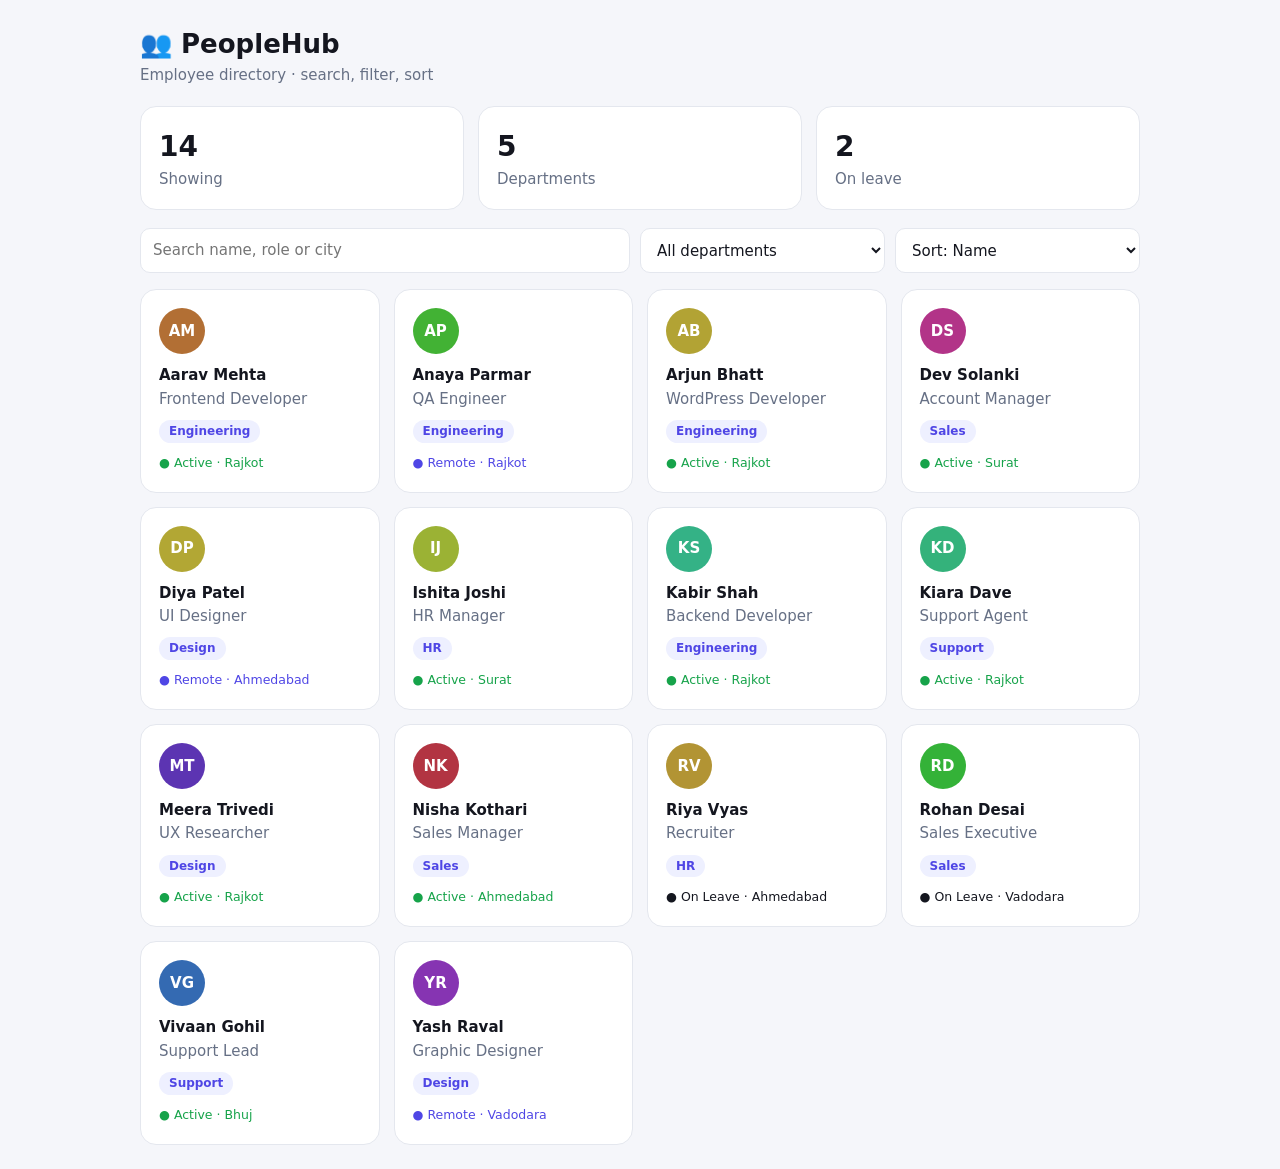
==== 01-peoplehub/index.html @ c515bcba "Add 5 interview projects" ====
<!DOCTYPE html>
<html lang="en"><head><meta charset="UTF-8"><meta name="viewport" content="width=device-width,initial-scale=1"><title>PeopleHub — Employee Directory</title>
<style>
:root{--bg:#f5f6fa;--card:#fff;--ink:#14161f;--mute:#667085;--line:#e4e7ee;--acc:#4f46e5;--ok:#16a34a;--warn:#d97706;--bad:#dc2626;--soft:#eef0ff}
@media(prefers-color-scheme:dark){:root{--bg:#0f1117;--card:#181b24;--ink:#eceef5;--mute:#98a2b3;--line:#2a2f3c;--soft:#22264a}}
*{box-sizing:border-box;margin:0}body{background:var(--bg);color:var(--ink);font:15px/1.55 system-ui,"Segoe UI",sans-serif}
.wrap{max-width:1040px;margin:0 auto;padding:24px 20px}h1{font-size:26px}.sub{color:var(--mute)}
input,select,textarea,button{font:inherit;color:inherit}
input,select,textarea{padding:10px 12px;border:1px solid var(--line);border-radius:10px;background:var(--card);width:100%}
button{cursor:pointer;border:0;border-radius:10px;padding:10px 16px;background:var(--acc);color:#fff;font-weight:600}
button.g{background:transparent;color:var(--ink);border:1px solid var(--line)}
.card{background:var(--card);border:1px solid var(--line);border-radius:16px;padding:18px}.grid{display:grid;gap:14px}
.pill{font-size:12px;padding:2px 10px;border-radius:99px;background:var(--soft);color:var(--acc);font-weight:600;display:inline-block}
label{font-size:13px;color:var(--mute);display:block;margin-bottom:4px}
@media(max-width:700px){.wrap{padding:16px 14px}}
.stats{grid-template-columns:repeat(3,1fr);margin:18px 0}.stats b{font-size:28px;display:block}.bar{display:grid;grid-template-columns:2fr 1fr 1fr;gap:10px;margin-bottom:16px}
.cards{grid-template-columns:repeat(auto-fill,minmax(230px,1fr))}.av{width:46px;height:46px;border-radius:50%;display:grid;place-items:center;font-weight:700;color:#fff;margin-bottom:10px}
.cards .card{cursor:pointer;transition:.2s}.cards .card:hover{transform:translateY(-3px);border-color:var(--acc)}
dialog{border:0;border-radius:18px;padding:24px;max-width:380px;width:92%;background:var(--card);color:var(--ink)}dialog::backdrop{background:#0008}
.st-Active{color:var(--ok)}.st-Remote{color:var(--acc)}.st-Leave{color:var(--warn)}
@media(max-width:700px){.bar{grid-template-columns:1fr}}</style></head><body>
<div class="wrap"><h1>👥 PeopleHub</h1><p class="sub">Employee directory · search, filter, sort</p>
<div class="grid stats" id="st"></div>
<div class="bar"><input id="q" placeholder="Search name, role or city"><select id="d"></select><select id="s"><option value="n">Sort: Name</option><option value="r">Sort: Role</option><option value="c">Sort: City</option></select></div>
<div class="grid cards" id="g"></div><p class="sub" id="none" hidden>No employees match your search.</p></div>
<dialog id="m"></dialog>
<script>
var P="Aarav Mehta|Engineering|Frontend Developer|Rajkot|Active|aarav@peoplehub.demo;Diya Patel|Design|UI Designer|Ahmedabad|Remote|diya@peoplehub.demo;Kabir Shah|Engineering|Backend Developer|Rajkot|Active|kabir@peoplehub.demo;Ishita Joshi|HR|HR Manager|Surat|Active|ishita@peoplehub.demo;Rohan Desai|Sales|Sales Executive|Vadodara|On Leave|rohan@peoplehub.demo;Meera Trivedi|Design|UX Researcher|Rajkot|Active|meera@peoplehub.demo;Vivaan Gohil|Support|Support Lead|Bhuj|Active|vivaan@peoplehub.demo;Anaya Parmar|Engineering|QA Engineer|Rajkot|Remote|anaya@peoplehub.demo;Dev Solanki|Sales|Account Manager|Surat|Active|dev@peoplehub.demo;Riya Vyas|HR|Recruiter|Ahmedabad|On Leave|riya@peoplehub.demo;Arjun Bhatt|Engineering|WordPress Developer|Rajkot|Active|arjun@peoplehub.demo;Kiara Dave|Support|Support Agent|Rajkot|Active|kiara@peoplehub.demo;Yash Raval|Design|Graphic Designer|Vadodara|Remote|yash@peoplehub.demo;Nisha Kothari|Sales|Sales Manager|Ahmedabad|Active|nisha@peoplehub.demo";
var E=P.split(";").map(function(x){var a=x.split("|");return{n:a[0],d:a[1],r:a[2],c:a[3],s:a[4],e:a[5]}});
var q=document.getElementById("q"),d=document.getElementById("d"),s=document.getElementById("s"),g=document.getElementById("g"),m=document.getElementById("m");
var depts=["All departments"].concat(E.map(function(e){return e.d}).filter(function(v,i,a){return a.indexOf(v)==i}));
d.innerHTML=depts.map(function(x,i){return'<option value="'+(i?x:"")+'">'+x+"</option>"}).join("");
function col(n){var h=0;for(var i=0;i<n.length;i++)h=(h*31+n.charCodeAt(i))%360;return"hsl("+h+",55%,45%)"}
function ini(n){return n.split(" ").map(function(w){return w[0]}).join("")}
function cls(s){return"st-"+s.split(" ")[0]}
function draw(){
  var t=q.value.toLowerCase(),k=s.value;
  var L=E.filter(function(e){return(!d.value||e.d==d.value)&&(e.n+e.r+e.c).toLowerCase().indexOf(t)>-1});
  L.sort(function(a,b){return a[k].localeCompare(b[k])});
  g.innerHTML=L.map(function(e){return'<div class="card" data-i="'+E.indexOf(e)+'"><div class="av" style="background:'+col(e.n)+'">'+ini(e.n)+'</div><b>'+e.n+'</b><div class="sub">'+e.r+'</div><div style="margin:8px 0"><span class="pill">'+e.d+'</span></div><small class="'+cls(e.s)+'">● '+e.s+' · '+e.c+'</small></div>'}).join("");
  document.getElementById("none").hidden=L.length>0;
  document.getElementById("st").innerHTML=[["Showing",L.length],["Departments",depts.length-1],["On leave",L.filter(function(e){return e.s=="On Leave"}).length]].map(function(x){return'<div class="card"><b>'+x[1]+'</b><span class="sub">'+x[0]+"</span></div>"}).join("");
}
[q,d,s].forEach(function(el){el.addEventListener("input",draw)});
g.addEventListener("click",function(ev){var c=ev.target.closest("[data-i]");if(!c)return;var e=E[c.dataset.i];
  m.innerHTML='<div class="av" style="background:'+col(e.n)+'">'+ini(e.n)+'</div><h2>'+e.n+'</h2><p class="sub">'+e.r+' · '+e.d+'</p><p style="margin:12px 0">📍 '+e.c+'<br>✉ '+e.e+'<br><span class="'+cls(e.s)+'">● '+e.s+'</span></p><button onclick="m.close()">Close</button>';m.showModal()});
m.addEventListener("click",function(ev){if(ev.target==m)m.close()});
draw();
</script></body></html>
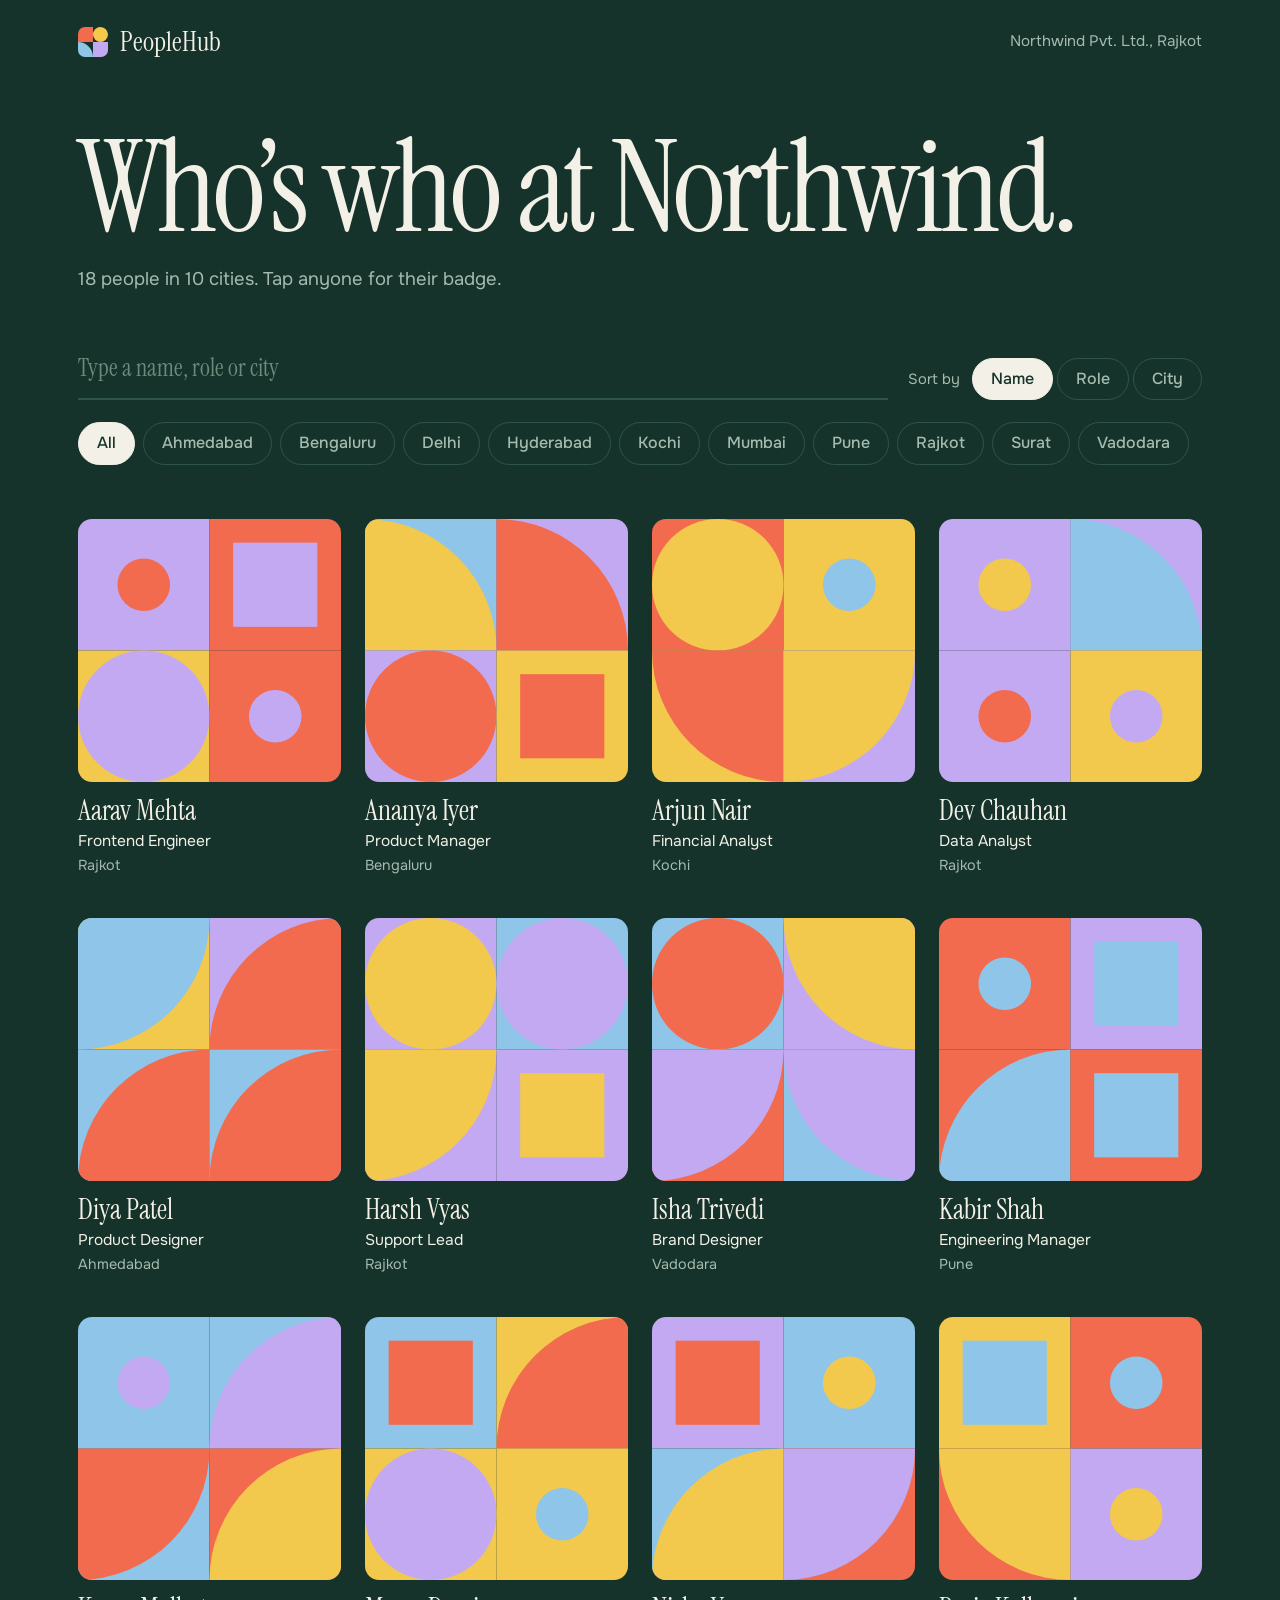
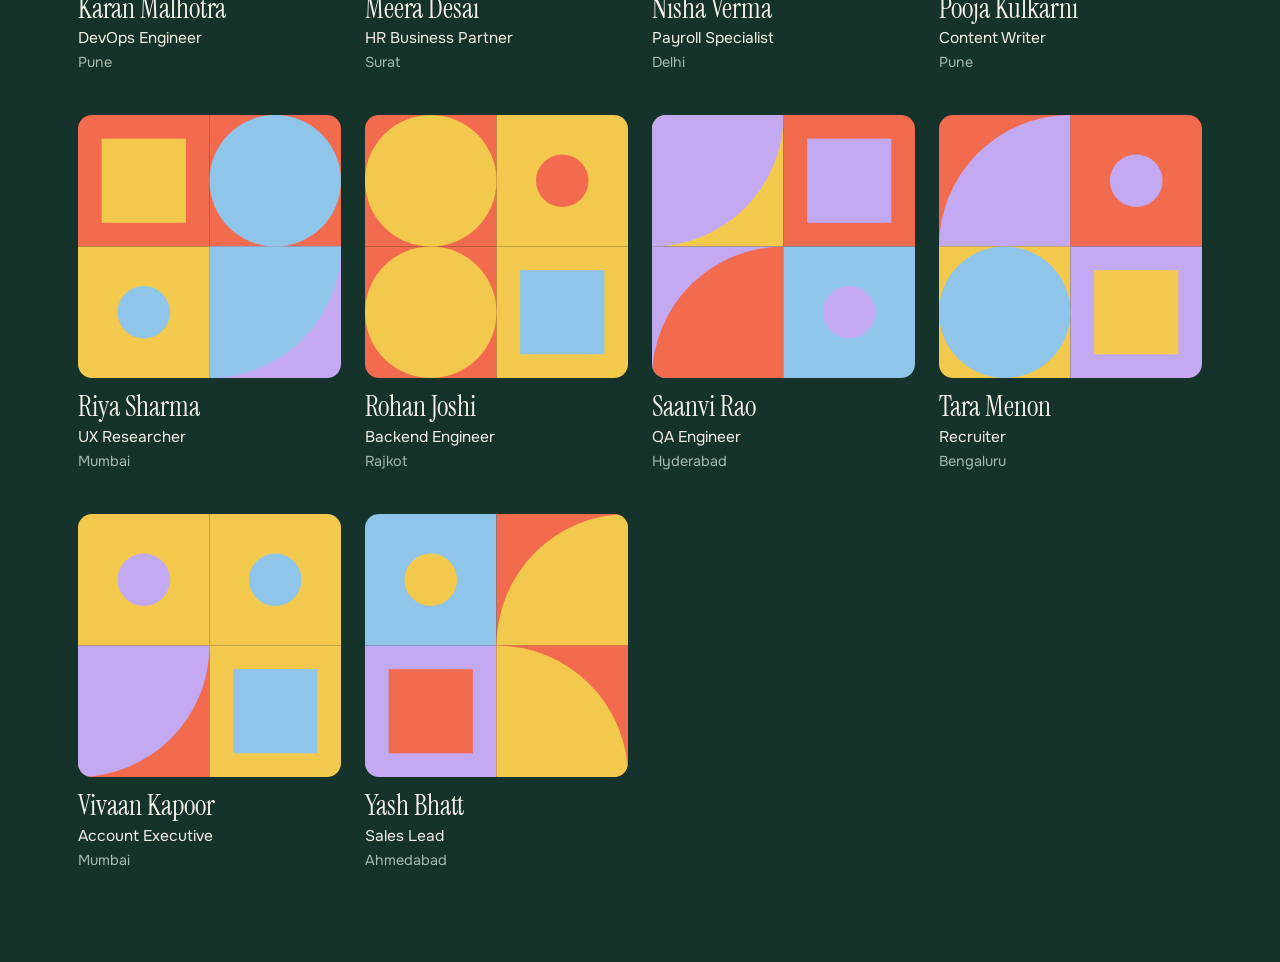
==== commit 4f75b689: "Premium redesign of all projects" ====
--- a/01-peoplehub/index.html
+++ b/01-peoplehub/index.html
@@ -1,49 +1,153 @@
 <!DOCTYPE html>
-<html lang="en"><head><meta charset="UTF-8"><meta name="viewport" content="width=device-width,initial-scale=1"><title>PeopleHub — Employee Directory</title>
+<html lang="en">
+<head>
+<meta charset="UTF-8">
+<meta name="viewport" content="width=device-width, initial-scale=1">
+<title>PeopleHub | Who’s who at Northwind</title>
+<link rel="preconnect" href="https://fonts.googleapis.com">
+<link rel="preconnect" href="https://fonts.gstatic.com" crossorigin>
+<link href="https://fonts.googleapis.com/css2?family=Instrument+Serif:ital@0;1&family=Onest:wght@400;500;600&display=swap" rel="stylesheet">
 <style>
-:root{--bg:#f5f6fa;--card:#fff;--ink:#14161f;--mute:#667085;--line:#e4e7ee;--acc:#4f46e5;--ok:#16a34a;--warn:#d97706;--bad:#dc2626;--soft:#eef0ff}
-@media(prefers-color-scheme:dark){:root{--bg:#0f1117;--card:#181b24;--ink:#eceef5;--mute:#98a2b3;--line:#2a2f3c;--soft:#22264a}}
-*{box-sizing:border-box;margin:0}body{background:var(--bg);color:var(--ink);font:15px/1.55 system-ui,"Segoe UI",sans-serif}
-.wrap{max-width:1040px;margin:0 auto;padding:24px 20px}h1{font-size:26px}.sub{color:var(--mute)}
-input,select,textarea,button{font:inherit;color:inherit}
-input,select,textarea{padding:10px 12px;border:1px solid var(--line);border-radius:10px;background:var(--card);width:100%}
-button{cursor:pointer;border:0;border-radius:10px;padding:10px 16px;background:var(--acc);color:#fff;font-weight:600}
-button.g{background:transparent;color:var(--ink);border:1px solid var(--line)}
-.card{background:var(--card);border:1px solid var(--line);border-radius:16px;padding:18px}.grid{display:grid;gap:14px}
-.pill{font-size:12px;padding:2px 10px;border-radius:99px;background:var(--soft);color:var(--acc);font-weight:600;display:inline-block}
-label{font-size:13px;color:var(--mute);display:block;margin-bottom:4px}
-@media(max-width:700px){.wrap{padding:16px 14px}}
-.stats{grid-template-columns:repeat(3,1fr);margin:18px 0}.stats b{font-size:28px;display:block}.bar{display:grid;grid-template-columns:2fr 1fr 1fr;gap:10px;margin-bottom:16px}
-.cards{grid-template-columns:repeat(auto-fill,minmax(230px,1fr))}.av{width:46px;height:46px;border-radius:50%;display:grid;place-items:center;font-weight:700;color:#fff;margin-bottom:10px}
-.cards .card{cursor:pointer;transition:.2s}.cards .card:hover{transform:translateY(-3px);border-color:var(--acc)}
-dialog{border:0;border-radius:18px;padding:24px;max-width:380px;width:92%;background:var(--card);color:var(--ink)}dialog::backdrop{background:#0008}
-.st-Active{color:var(--ok)}.st-Remote{color:var(--acc)}.st-Leave{color:var(--warn)}
-@media(max-width:700px){.bar{grid-template-columns:1fr}}</style></head><body>
-<div class="wrap"><h1>👥 PeopleHub</h1><p class="sub">Employee directory · search, filter, sort</p>
-<div class="grid stats" id="st"></div>
-<div class="bar"><input id="q" placeholder="Search name, role or city"><select id="d"></select><select id="s"><option value="n">Sort: Name</option><option value="r">Sort: Role</option><option value="c">Sort: City</option></select></div>
-<div class="grid cards" id="g"></div><p class="sub" id="none" hidden>No employees match your search.</p></div>
-<dialog id="m"></dialog>
+:root{--bg:#15332A;--ink:#F3F0E7;--mute:#A6BBB0;--line:#2E5547;
+--serif:"Instrument Serif",Georgia,serif;--sans:"Onest","Segoe UI",system-ui,sans-serif}
+*{box-sizing:border-box;margin:0}
+body{background:var(--bg);color:var(--ink);font:400 1rem/1.55 var(--sans);-webkit-font-smoothing:antialiased}
+button,input{font:inherit;color:inherit}
+:focus-visible{outline:3px solid #F2C94C;outline-offset:3px;border-radius:6px}
+.wrap{max-width:1180px;margin:0 auto;padding:0 28px 90px}
+.top{display:flex;justify-content:space-between;align-items:center;padding:24px 0}
+.brand{display:flex;align-items:center;gap:12px;font:400 1.7rem var(--serif)}
+.brand svg{width:30px;height:30px;border-radius:7px}
+.top span{color:var(--mute);font-size:.95rem}
+h1{font:400 clamp(3.2rem,10vw,8rem)/.92 var(--serif);letter-spacing:-.03em;margin:46px 0 18px;max-width:9em}
+.count{color:var(--mute);font-size:1.15rem;margin-bottom:44px}
+.bar{display:flex;gap:20px;flex-wrap:wrap;align-items:flex-end;margin-bottom:22px}
+.search{flex:1 1 320px}
+.search input{width:100%;background:none;border:0;border-bottom:2px solid var(--line);padding:12px 0;font-size:1.5rem;font-family:var(--serif);outline-offset:6px}
+.search input::placeholder{color:#6F8A7D}
+.search input:focus{border-color:var(--ink)}
+.seg{display:flex;gap:4px}
+.seg span{color:var(--mute);align-self:center;margin-right:8px;font-size:.92rem}
+.seg button,.chip{border:1px solid var(--line);background:none;border-radius:999px;padding:8px 18px;cursor:pointer;font-weight:500;color:var(--mute)}
+.seg button:hover,.chip:hover{color:var(--ink);border-color:var(--ink)}
+.seg button[aria-pressed="true"],.chip[aria-pressed="true"]{background:var(--ink);border-color:var(--ink);color:var(--bg)}
+.chips{display:flex;gap:8px;flex-wrap:wrap;margin-bottom:54px}
+.grid{display:grid;grid-template-columns:repeat(auto-fill,minmax(210px,1fr));gap:40px 24px}
+.tile{display:block;width:100%;text-align:left;background:none;border:0;cursor:pointer;padding:0}
+.tile svg{width:100%;aspect-ratio:1;display:block;border-radius:14px;transition:transform .3s cubic-bezier(.3,1.4,.5,1)}
+.tile:hover svg,.tile:focus-visible svg{transform:rotate(-2.5deg) scale(1.03)}
+.tile h2{font:400 1.75rem/1.1 var(--serif);margin:14px 0 2px}
+.tile p{font-size:.97rem}
+.tile small{color:var(--mute);font-size:.9rem}
+.go .tile{animation:in .6s cubic-bezier(.2,.7,.2,1) both;animation-delay:calc(var(--n)*45ms)}
+@keyframes in{from{opacity:0;transform:translateY(20px)}to{opacity:1;transform:none}}
+.empty{grid-column:1/-1;padding:60px 0}
+.empty b{display:block;font:400 2.6rem var(--serif);margin-bottom:6px}
+.empty button{margin-top:18px}
+dialog{border:0;padding:0;background:transparent;max-width:none;overflow:visible;margin:auto}
+dialog::backdrop{background:rgba(8,20,16,.78)}
+.badge{width:min(340px,86vw);background:var(--ink);color:#15332A;border-radius:22px;padding:38px 18px 20px;position:relative;transition:transform .18s ease-out;box-shadow:0 40px 80px -20px rgba(0,0,0,.6)}
+.badge:before{content:"";position:absolute;top:13px;left:50%;width:70px;height:12px;border-radius:99px;background:#15332A;transform:translateX(-50%)}
+.badge .av{width:100%;aspect-ratio:1;border-radius:12px;display:block}
+.badge h2{font:400 2.4rem/1 var(--serif);margin:18px 0 4px}
+.badge .role{color:#456055;margin-bottom:16px}
+.badge dl div{display:flex;justify-content:space-between;gap:12px;padding:9px 0;border-top:1px solid #C9C6B8;font-size:.95rem}
+.badge dt{color:#5A7367}.badge dd{font-weight:500;text-align:right}
+.badge a{color:inherit}
+.badge .code{margin-top:14px}
+.badge .code svg{width:100%;height:42px;display:block}
+.close{display:block;margin:18px auto 0;border:1px solid #5E7D6F;background:none;color:var(--ink);border-radius:999px;padding:9px 26px;cursor:pointer;font-weight:500}
+.close:hover{background:var(--ink);color:var(--bg)}
+@media(max-width:640px){.wrap{padding:0 18px 70px}.top span{display:none}.grid{grid-template-columns:repeat(2,1fr);gap:30px 14px}.tile h2{font-size:1.4rem}}
+@media(prefers-reduced-motion:reduce){.go .tile{animation:none}.tile svg,.badge{transition:none}}
+</style>
+</head>
+<body>
+<div class="wrap">
+  <header class="top">
+    <div class="brand">
+      <svg viewBox="0 0 100 100" aria-hidden="true"><rect width="50" height="50" fill="#F26B4F"/><circle cx="75" cy="25" r="25" fill="#F2C94C"/><path d="M0 100V50A50 50 0 0 1 50 100Z" fill="#8EC5E8"/><rect x="50" y="50" width="50" height="50" fill="#C3A9F2"/></svg>
+      PeopleHub
+    </div>
+    <span>Northwind Pvt. Ltd., Rajkot</span>
+  </header>
+
+  <h1>Who’s who at Northwind.</h1>
+  <p class="count" id="count" aria-live="polite"></p>
+
+  <div class="bar">
+    <div class="search"><input id="q" type="search" placeholder="Type a name, role or city" aria-label="Search people" autocomplete="off"></div>
+    <div class="seg" role="group" aria-label="Sort by"><span>Sort by</span>
+      <button data-s="name" aria-pressed="true">Name</button><button data-s="role" aria-pressed="false">Role</button><button data-s="city" aria-pressed="false">City</button>
+    </div>
+  </div>
+  <div class="chips" id="chips" role="group" aria-label="Filter by city"></div>
+  <main class="grid go" id="grid"></main>
+</div>
+<dialog id="dlg" aria-label="Employee badge"></dialog>
+
 <script>
-var P="Aarav Mehta|Engineering|Frontend Developer|Rajkot|Active|aarav@peoplehub.demo;Diya Patel|Design|UI Designer|Ahmedabad|Remote|diya@peoplehub.demo;Kabir Shah|Engineering|Backend Developer|Rajkot|Active|kabir@peoplehub.demo;Ishita Joshi|HR|HR Manager|Surat|Active|ishita@peoplehub.demo;Rohan Desai|Sales|Sales Executive|Vadodara|On Leave|rohan@peoplehub.demo;Meera Trivedi|Design|UX Researcher|Rajkot|Active|meera@peoplehub.demo;Vivaan Gohil|Support|Support Lead|Bhuj|Active|vivaan@peoplehub.demo;Anaya Parmar|Engineering|QA Engineer|Rajkot|Remote|anaya@peoplehub.demo;Dev Solanki|Sales|Account Manager|Surat|Active|dev@peoplehub.demo;Riya Vyas|HR|Recruiter|Ahmedabad|On Leave|riya@peoplehub.demo;Arjun Bhatt|Engineering|WordPress Developer|Rajkot|Active|arjun@peoplehub.demo;Kiara Dave|Support|Support Agent|Rajkot|Active|kiara@peoplehub.demo;Yash Raval|Design|Graphic Designer|Vadodara|Remote|yash@peoplehub.demo;Nisha Kothari|Sales|Sales Manager|Ahmedabad|Active|nisha@peoplehub.demo";
-var E=P.split(";").map(function(x){var a=x.split("|");return{n:a[0],d:a[1],r:a[2],c:a[3],s:a[4],e:a[5]}});
-var q=document.getElementById("q"),d=document.getElementById("d"),s=document.getElementById("s"),g=document.getElementById("g"),m=document.getElementById("m");
-var depts=["All departments"].concat(E.map(function(e){return e.d}).filter(function(v,i,a){return a.indexOf(v)==i}));
-d.innerHTML=depts.map(function(x,i){return'<option value="'+(i?x:"")+'">'+x+"</option>"}).join("");
-function col(n){var h=0;for(var i=0;i<n.length;i++)h=(h*31+n.charCodeAt(i))%360;return"hsl("+h+",55%,45%)"}
-function ini(n){return n.split(" ").map(function(w){return w[0]}).join("")}
-function cls(s){return"st-"+s.split(" ")[0]}
+var P=[["Aarav Mehta","Frontend Engineer","Rajkot"],["Diya Patel","Product Designer","Ahmedabad"],["Kabir Shah","Engineering Manager","Pune"],["Ananya Iyer","Product Manager","Bengaluru"],["Rohan Joshi","Backend Engineer","Rajkot"],["Meera Desai","HR Business Partner","Surat"],["Vivaan Kapoor","Account Executive","Mumbai"],["Isha Trivedi","Brand Designer","Vadodara"],["Arjun Nair","Financial Analyst","Kochi"],["Saanvi Rao","QA Engineer","Hyderabad"],["Yash Bhatt","Sales Lead","Ahmedabad"],["Tara Menon","Recruiter","Bengaluru"],["Dev Chauhan","Data Analyst","Rajkot"],["Nisha Verma","Payroll Specialist","Delhi"],["Karan Malhotra","DevOps Engineer","Pune"],["Riya Sharma","UX Researcher","Mumbai"],["Harsh Vyas","Support Lead","Rajkot"],["Pooja Kulkarni","Content Writer","Pune"]]
+.map(function(r){var n=r[0].toLowerCase().split(" ");return{name:r[0],role:r[1],city:r[2],email:n[0]+"."+n[1]+"@northwind.in"}});
+var COL=["#F26B4F","#F2C94C","#8EC5E8","#C3A9F2"];
+var st={q:"",city:"All",sort:"name"},first=true;
+var $=function(i){return document.getElementById(i)};
+
+function rng(s){var h=2166136261;for(var i=0;i<s.length;i++){h^=s.charCodeAt(i);h=Math.imul(h,16777619)}
+  return function(){h+=0x6D2B79F5;var t=h;t=Math.imul(t^t>>>15,t|1);t^=t+Math.imul(t^t>>>7,t|61);return((t^t>>>14)>>>0)/4294967296}}
+function quarter(x,y,o){var a=[[x,y,x+50,y,x,y+50,1],[x+50,y,x,y,x+50,y+50,0],[x+50,y+50,x+50,y,x,y+50,0],[x,y+50,x,y,x+50,y+50,1]][o];
+  return'M'+a[0]+','+a[1]+'L'+a[2]+','+a[3]+'A50,50 0 0 '+a[6]+' '+a[4]+','+a[5]+'Z'}
+function avatar(name,cls){
+  var r=rng(name),g="";
+  for(var i=0;i<4;i++){
+    var x=(i%2)*50,y=Math.floor(i/2)*50,b=Math.floor(r()*4),f=(b+1+Math.floor(r()*3))%4,t=Math.floor(r()*5),o=Math.floor(r()*4);
+    g+='<rect x="'+x+'" y="'+y+'" width="50" height="50" fill="'+COL[b]+'"/>';
+    if(t===0)g+='<circle cx="'+(x+25)+'" cy="'+(y+25)+'" r="25" fill="'+COL[f]+'"/>';
+    else if(t===1)g+='<rect x="'+(x+9)+'" y="'+(y+9)+'" width="32" height="32" fill="'+COL[f]+'"/>';
+    else if(t<4)g+='<path d="'+quarter(x,y,o)+'" fill="'+COL[f]+'"/>';
+    else g+='<circle cx="'+(x+25)+'" cy="'+(y+25)+'" r="10" fill="'+COL[f]+'"/>';
+  }
+  return'<svg class="'+(cls||"")+'" viewBox="0 0 100 100" role="img" aria-label="Generated avatar for '+name+'">'+g+'</svg>'}
+function barcode(name){var r=rng(name+"|b"),x=0,s="";
+  for(var i=0;i<38;i++){var w=1+Math.floor(r()*3);if(i%2===0)s+='<rect x="'+x+'" y="0" width="'+w+'" height="42" fill="#15332A"/>';x+=w+(i%2?0:.6)}
+  return'<svg viewBox="0 0 '+Math.ceil(x)+' 42" preserveAspectRatio="none" aria-hidden="true">'+s+'</svg>'}
+function empNo(name){var h=0;for(var i=0;i<name.length;i++)h=(h*31+name.charCodeAt(i))%9000;return"NW-"+(1000+h)}
+
+function list(){
+  var q=st.q.trim().toLowerCase();
+  return P.filter(function(p){return(st.city==="All"||p.city===st.city)&&(!q||(p.name+" "+p.role+" "+p.city).toLowerCase().indexOf(q)>-1)})
+   .sort(function(a,b){return a[st.sort].localeCompare(b[st.sort])||a.name.localeCompare(b.name)})}
+function cities(){var c={};P.forEach(function(p){c[p.city]=1});return["All"].concat(Object.keys(c).sort())}
+function drawChips(){$("chips").innerHTML=cities().map(function(c){return'<button class="chip" data-c="'+c+'" aria-pressed="'+(st.city===c)+'">'+c+'</button>'}).join("")}
 function draw(){
-  var t=q.value.toLowerCase(),k=s.value;
-  var L=E.filter(function(e){return(!d.value||e.d==d.value)&&(e.n+e.r+e.c).toLowerCase().indexOf(t)>-1});
-  L.sort(function(a,b){return a[k].localeCompare(b[k])});
-  g.innerHTML=L.map(function(e){return'<div class="card" data-i="'+E.indexOf(e)+'"><div class="av" style="background:'+col(e.n)+'">'+ini(e.n)+'</div><b>'+e.n+'</b><div class="sub">'+e.r+'</div><div style="margin:8px 0"><span class="pill">'+e.d+'</span></div><small class="'+cls(e.s)+'">● '+e.s+' · '+e.c+'</small></div>'}).join("");
-  document.getElementById("none").hidden=L.length>0;
-  document.getElementById("st").innerHTML=[["Showing",L.length],["Departments",depts.length-1],["On leave",L.filter(function(e){return e.s=="On Leave"}).length]].map(function(x){return'<div class="card"><b>'+x[1]+'</b><span class="sub">'+x[0]+"</span></div>"}).join("");
-}
-[q,d,s].forEach(function(el){el.addEventListener("input",draw)});
-g.addEventListener("click",function(ev){var c=ev.target.closest("[data-i]");if(!c)return;var e=E[c.dataset.i];
-  m.innerHTML='<div class="av" style="background:'+col(e.n)+'">'+ini(e.n)+'</div><h2>'+e.n+'</h2><p class="sub">'+e.r+' · '+e.d+'</p><p style="margin:12px 0">📍 '+e.c+'<br>✉ '+e.e+'<br><span class="'+cls(e.s)+'">● '+e.s+'</span></p><button onclick="m.close()">Close</button>';m.showModal()});
-m.addEventListener("click",function(ev){if(ev.target==m)m.close()});
-draw();
-</script></body></html>
+  var r=list();
+  $("count").textContent=r.length===P.length?P.length+" people in "+(cities().length-1)+" cities. Tap anyone for their badge.":r.length+" of "+P.length+" people match.";
+  $("grid").innerHTML=r.length?r.map(function(p,i){
+    return'<button class="tile" style="--n:'+i+'" data-i="'+P.indexOf(p)+'">'+avatar(p.name)+'<h2>'+p.name+'</h2><p>'+p.role+'</p><small>'+p.city+'</small></button>'}).join("")
+   :'<div class="empty"><b>Nobody by that name.</b>Try fewer letters, or another city.<br><button class="chip" id="clr">Clear filters</button></div>';
+  if(first){first=false}else{$("grid").classList.remove("go")}
+  var c=$("clr");if(c)c.onclick=function(){st.q="";st.city="All";$("q").value="";drawChips();draw()}}
+
+var still=window.matchMedia("(prefers-reduced-motion:reduce)").matches;
+function open(i){var p=P[i];
+  $("dlg").innerHTML='<div class="badge" id="bd">'+avatar(p.name,"av")+'<h2>'+p.name+'</h2><div class="role">'+p.role+'</div><dl>'
+   +'<div><dt>Office</dt><dd>'+p.city+'</dd></div><div><dt>Email</dt><dd><a href="mailto:'+p.email+'">'+p.email+'</a></dd></div><div><dt>Staff no.</dt><dd>'+empNo(p.name)+'</dd></div></dl>'
+   +'<div class="code">'+barcode(p.name)+'</div></div><button class="close" id="cl">Close</button>';
+  $("dlg").showModal();
+  var b=$("bd");
+  if(!still){b.onpointermove=function(e){var r=b.getBoundingClientRect(),x=(e.clientX-r.left)/r.width-.5,y=(e.clientY-r.top)/r.height-.5;
+    b.style.transform="perspective(900px) rotateY("+x*16+"deg) rotateX("+-y*16+"deg)"};
+    b.onpointerleave=function(){b.style.transform=""}}
+  $("cl").onclick=function(){$("dlg").close()}}
+
+$("q").oninput=function(){st.q=this.value;draw()};
+document.querySelector(".seg").onclick=function(e){var b=e.target.closest("button");if(!b)return;st.sort=b.dataset.s;
+  this.querySelectorAll("button").forEach(function(x){x.setAttribute("aria-pressed",x===b)});draw()};
+$("chips").onclick=function(e){var b=e.target.closest(".chip");if(!b)return;st.city=b.dataset.c;drawChips();draw()};
+$("grid").onclick=function(e){var b=e.target.closest(".tile");if(b)open(+b.dataset.i)};
+$("dlg").onclick=function(e){if(e.target===this)this.close()};
+document.addEventListener("keydown",function(e){if(e.key==="/"&&document.activeElement.tagName!=="INPUT"&&!$("dlg").open){e.preventDefault();$("q").focus()}});
+drawChips();draw();
+</script>
+</body>
+</html>
